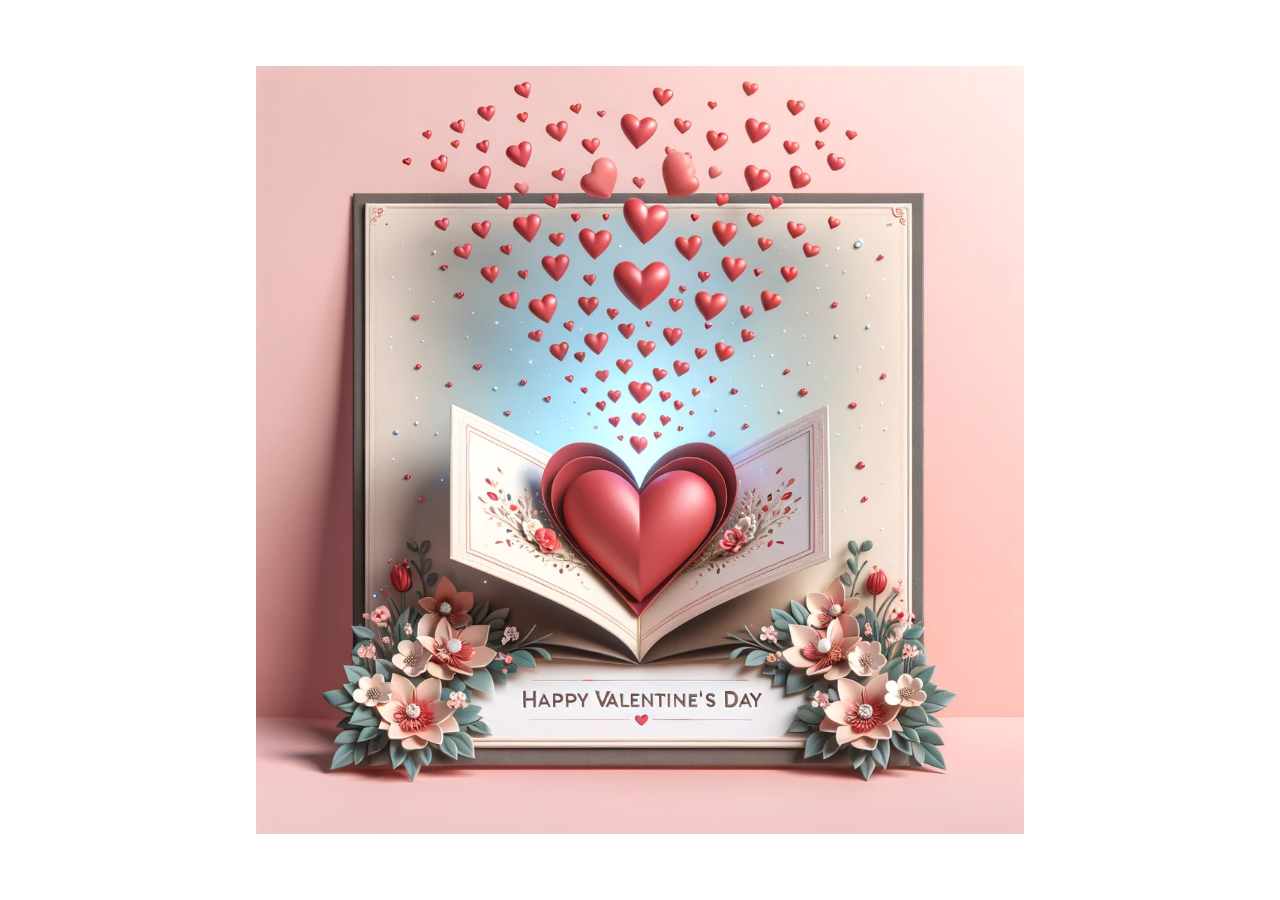
==== ending.html @ 42049087 "a" ====
<!DOCTYPE html>
<html lang="en">
<head>
    <meta charset="UTF-8">
    <title>Ending Celebration</title>
    <style>
        body {
            margin: 0;
            padding: 0;
            background-color: #f8d7da; /* Red background */
            background: url('705d581d-e18c-4bf6-83ac-d5c06f6edf77.webp') no-repeat center center fixed;
            /* Adjust background-size to be smaller */
            background-size: 60%;
            height: 100vh;
            display: flex;
            justify-content: center;
            align-items: center;
            color: white;
            text-align: center;
        }
         /* Responsive adjustments */
         @media (max-width: 768px) {
            /* Adjustments for tablets and below */
            body {
                font-size: 14px; /* Smaller text on smaller devices */
                background-size: contain; /* Adjust background size */
            }
        }

        @media (max-width: 480px) {
            /* Adjustments for small devices */
            body {
                font-size: 12px; /* Even smaller text for small devices */
            }
        }
    </style>
    </style>
</head>
<body>
    <script>
        document.addEventListener("DOMContentLoaded", function() {
          const shouldPlayMusic = localStorage.getItem('playMusic') === 'true';
          
          if (shouldPlayMusic) {
            var backgroundMusic = document.createElement('audio');
            backgroundMusic.src = "Bruno Mars - Just The Way You Are (Lyrics) (online-video-cutter.com).mp3"; // The same audio file
            backgroundMusic.loop = true;
            backgroundMusic.play().catch(function(e) {
              console.error("Audio play failed:", e);
            });
          }
        });
        </script>
        
</body>
</html>
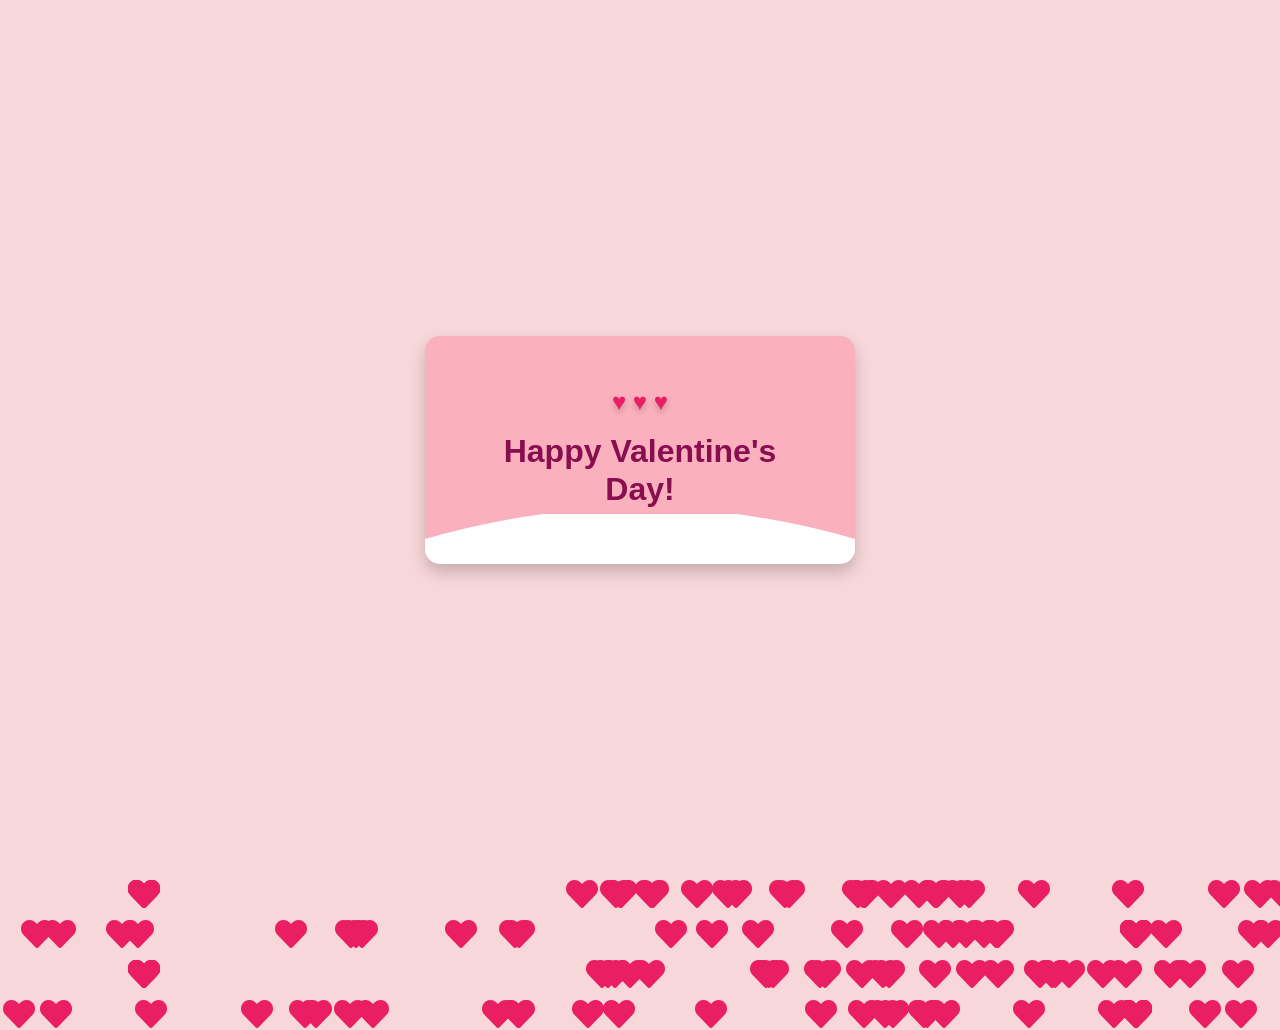
==== commit 84e70bc2: "Update ending.html" ====
--- a/ending.html
+++ b/ending.html
@@ -2,55 +2,195 @@
 <html lang="en">
 <head>
     <meta charset="UTF-8">
-    <title>Ending Celebration</title>
+    <title>Valentine's Day Greeting</title>
+    <link rel="stylesheet" href="https://cdnjs.cloudflare.com/ajax/libs/font-awesome/5.15.3/css/all.min.css">
     <style>
         body {
             margin: 0;
             padding: 0;
-            background-color: #f8d7da; /* Red background */
-            background: url('705d581d-e18c-4bf6-83ac-d5c06f6edf77.webp') no-repeat center center fixed;
-            /* Adjust background-size to be smaller */
-            background-size: 60%;
-            height: 100vh;
+            background-color: #f8d7da; /* Pink background as in the screenshot */
             display: flex;
             justify-content: center;
             align-items: center;
-            color: white;
+            height: 100vh;
             text-align: center;
+            font-family: 'Arial', sans-serif;
         }
-         /* Responsive adjustments */
-         @media (max-width: 768px) {
-            /* Adjustments for tablets and below */
-            body {
-                font-size: 14px; /* Smaller text on smaller devices */
-                background-size: contain; /* Adjust background size */
+        .card {
+            background: #fbb1bd; /* Lighter pink for the card */
+            border-radius: 15px; /* Rounded corners for the card */
+            padding: 40px; /* Adjust padding to fit content */
+            box-shadow: 0 8px 16px rgba(0, 0, 0, 0.2); /* Shadow for the card */
+            width: 350px;
+            position: relative;
+            overflow: hidden; /* Ensure nothing overflows the rounded corners */
+        }
+        .hearts {
+            color: #e91e63;
+            font-size: 1.5em;
+            margin: 0.5em 0;
+            text-shadow: 0px 4px 6px rgba(0, 0, 0, 0.2); /* Soft shadow for depth */
+        }
+        .greeting {
+            font-size: 2em; /* Larger font size for the greeting */
+            color: #880e4f; /* Dark pink for the text */
+            margin: 0.5em 0; /* Space around the greeting */
+            line-height: 1.2; /* Adjust line height for better readability */
+            font-weight: bold; /* Make the text bold */
+        }
+        .clouds {
+            background: url('data:image/svg+xml;utf8,<svg xmlns="http://www.w3.org/2000/svg" viewBox="0 0 100 20" preserveAspectRatio="none"><path fill="%23ffffff" d="M0,10 q50,-25 100,0 v10 h-100z" /></svg>');
+            background-repeat: repeat-x;
+            position: absolute;
+            bottom: 0;
+            left: 0;
+            right: 0;
+            height: 50px; /* Adjusted height for cloud effect */
+        }
+
+         /* Keyframes for the floating hearts */
+         @keyframes float {
+            0% {
+                transform: translateY(100vh) scale(1.0);
+                opacity: 1;
+            }
+            100% {
+                transform: translateY(-100vh) scale(1.0);
+                opacity: 0;
             }
         }
 
-        @media (max-width: 480px) {
-            /* Adjustments for small devices */
-            body {
-                font-size: 12px; /* Even smaller text for small devices */
-            }
+        /* Use the Font Awesome heart icon for floating hearts */
+        .floating-heart {
+            position: absolute;
+            bottom: -100px; /* Start off screen */
+            color: #e91e63;
+            font-size: 2em; /* Adjust size as needed */
+            animation: float 5s ease-in-out infinite;
         }
-    </style>
-    </style>
+
+        /* Different animation delays for each heart */
+        .floating-heart:nth-child(odd) {
+            animation-delay: -2s;
+            left: 10%; /* Adjust left for left side of the screen */
+        }
+
+        .floating-heart:nth-child(even) {
+            animation-delay: -2s;
+            right: 10%; /* Adjust right for right side of the screen */
+        }
+
+        /* Adjust the starting position of each heart */
+        .floating-heart:nth-of-type(4n + 1) {
+            bottom: -10px; /* Adjust bottom for staggering start */
+        }
+
+        .floating-heart:nth-of-type(4n + 2) {
+            bottom: -50px;
+        }
+
+        .floating-heart:nth-of-type(4n + 3) {
+            bottom: -90px;
+        }
+
+        .floating-heart:nth-of-type(4n + 4) {
+            bottom: -130px;
+        }
+</style>
 </head>
 <body>
+    
+    <div class="card">
+        <div class="hearts">♥ ♥ ♥</div>
+        <div class="greeting">Happy Valentine's Day!</div>
+        <div class="clouds"></div>
+    </div>
+
+    <div class="floating-heart fas fa-heart"></div>
+<div class="floating-heart fas fa-heart"></div>
+<div class="floating-heart fas fa-heart"></div>
+<div class="floating-heart fas fa-heart"></div>
+<div class="floating-heart fas fa-heart"></div>
+<div class="floating-heart fas fa-heart"></div>
+<div class="floating-heart fas fa-heart"></div>
+<div class="floating-heart fas fa-heart"></div>
+<div class="floating-heart fas fa-heart"></div>
+<div class="floating-heart fas fa-heart"></div>
+<div class="floating-heart fas fa-heart"></div>
+<div class="floating-heart fas fa-heart"></div>
+<div class="floating-heart fas fa-heart"></div>
+<div class="floating-heart fas fa-heart"></div>
+<div class="floating-heart fas fa-heart"></div>
+<div class="floating-heart fas fa-heart"></div>
+<div class="floating-heart fas fa-heart"></div>
+<div class="floating-heart fas fa-heart"></div>
+<div class="floating-heart fas fa-heart"></div>
+<div class="floating-heart fas fa-heart"></div>
+<div class="floating-heart fas fa-heart"></div>
+<div class="floating-heart fas fa-heart"></div>
+<div class="floating-heart fas fa-heart"></div>
+<div class="floating-heart fas fa-heart"></div>
+<div class="floating-heart fas fa-heart"></div>
+<div class="floating-heart fas fa-heart"></div>
+<div class="floating-heart fas fa-heart"></div>
+<div class="floating-heart fas fa-heart"></div>
+<div class="floating-heart fas fa-heart"></div>
+<div class="floating-heart fas fa-heart"></div>
+<div class="floating-heart fas fa-heart"></div>
+<div class="floating-heart fas fa-heart"></div>
+<div class="floating-heart fas fa-heart"></div>
+<div class="floating-heart fas fa-heart"></div>
+<div class="floating-heart fas fa-heart"></div>
+
+
+<script>
+    // Function to create a new floating heart
+    function createHeart() {
+        const heart = document.createElement('i');
+        heart.className = 'floating-heart fas fa-heart';
+        document.body.appendChild(heart);
+        // Randomize the starting position and animation delay
+        heart.style.left = Math.random() * 100 + 'vw';
+        heart.style.animationDelay = -(Math.random() * 5) + 's';
+    }
+
+    // Create multiple hearts
+    for (let i = 0; i < 100; i++) { // You can change 50 to however many hearts you want
+        createHeart();
+    }
+
+    // Existing code for music playback
+    document.addEventListener("DOMContentLoaded", function() {
+      const shouldPlayMusic = localStorage.getItem('playMusic') === 'true';
+
+      if (shouldPlayMusic) {
+        var backgroundMusic = document.createElement('audio');
+        backgroundMusic.src = "Bruno Mars - Just The Way You Are (Lyrics) (online-video-cutter.com).mp3";
+        backgroundMusic.loop = true;
+        document.body.appendChild(backgroundMusic);
+        backgroundMusic.play().catch(function(e) {
+          console.error("Audio play failed:", e);
+        });
+      }
+    });
+</script>
+    
+
     <script>
         document.addEventListener("DOMContentLoaded", function() {
           const shouldPlayMusic = localStorage.getItem('playMusic') === 'true';
           
           if (shouldPlayMusic) {
             var backgroundMusic = document.createElement('audio');
-            backgroundMusic.src = "Bruno Mars - Just The Way You Are (Lyrics) (online-video-cutter.com).mp3"; // The same audio file
+            backgroundMusic.src = "Bruno Mars - Just The Way You Are (Lyrics) (online-video-cutter.com).mp3";
             backgroundMusic.loop = true;
+            document.body.appendChild(backgroundMusic);
             backgroundMusic.play().catch(function(e) {
               console.error("Audio play failed:", e);
             });
           }
         });
-        </script>
+    </script>
         
 </body>
 </html>
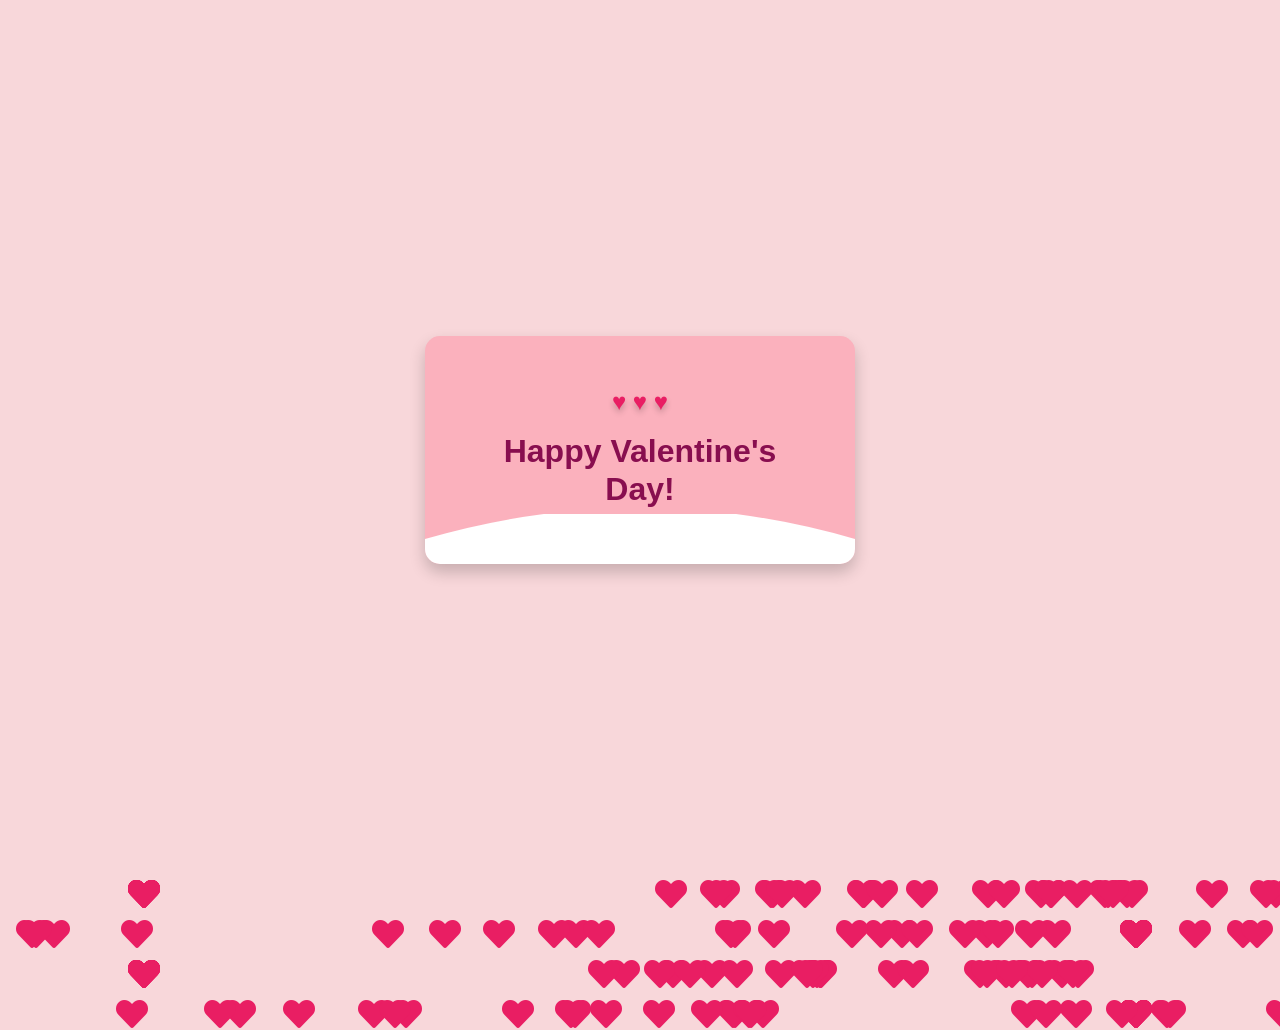
==== commit 305a148e: "Update ending.html" ====
--- a/ending.html
+++ b/ending.html
@@ -174,7 +174,6 @@
       }
     });
 </script>
-    
 
     <script>
         document.addEventListener("DOMContentLoaded", function() {
